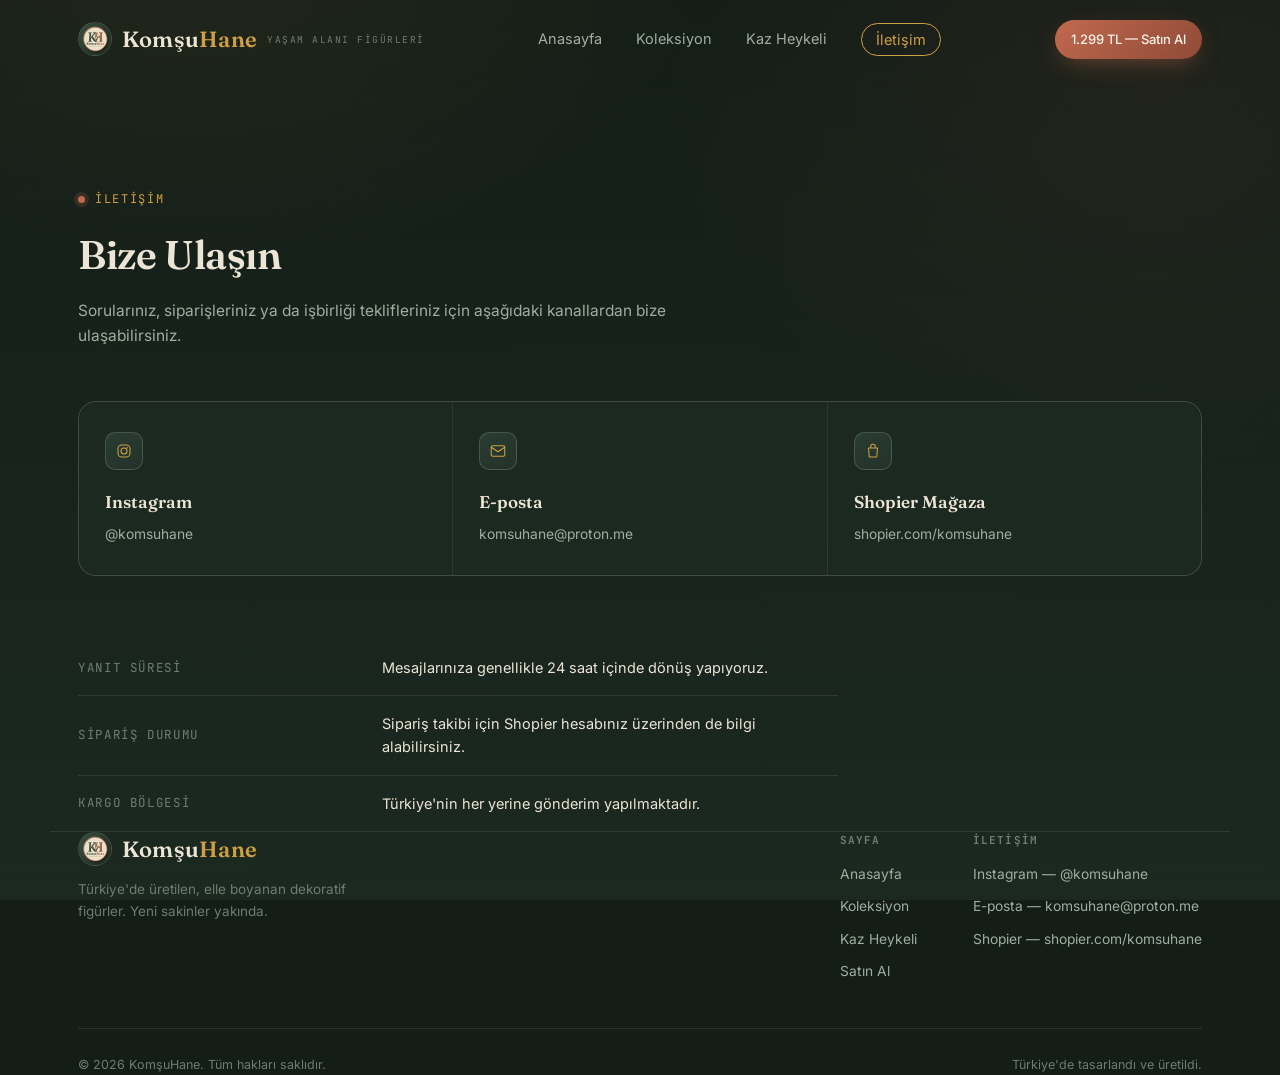
==== iletisim.html @ 484ba787 "Sekme içeriğini kaydırma animasyonundan bağımsız hale getir, CDN cache-busting ekle Galeri ve Kıyafe" ====
<!DOCTYPE html>
<html lang="tr">
<head>
<meta charset="UTF-8">
<meta name="viewport" content="width=device-width, initial-scale=1.0">
<title>İletişim — KomşuHane</title>
<meta name="description" content="KomşuHane ile iletişime geçin: Instagram, e-posta ve Shopier üzerinden bize ulaşabilirsiniz.">
<link rel="icon" type="image/png" href="[data-uri]">
<link rel="apple-touch-icon" href="[data-uri]">
<link rel="preconnect" href="https://fonts.googleapis.com">
<link rel="preconnect" href="https://fonts.gstatic.com" crossorigin>
<link href="https://fonts.googleapis.com/css2?family=Fraunces:opsz,wght@9..144,300;9..144,450;9..144,600;9..144,700&family=Inter:wght@400;500;600&family=JetBrains+Mono:wght@400;500&display=swap" rel="stylesheet">
<link rel="stylesheet" href="style.css?v=4">
</head>
<body>

<!-- ================= HEADER ================= -->
<header id="site-header">
  <div class="container nav-row">
    <a href="index.html" class="logo">
      <span class="logo-mark">
        <img src="[data-uri]" alt="KomşuHane logosu">
      </span>
      <span class="logo-text"><span class="logo-word logo-word--komsu">Komşu</span><span class="logo-word logo-word--hane">Hane</span></span>
      <small>yaşam alanı figürleri</small>
    </a>
    <nav class="nav-links">
      <a href="index.html">Anasayfa</a>
      <a href="koleksiyon.html">Koleksiyon</a>
      <a href="kaz-heykeli.html">Kaz Heykeli</a>
      <a href="iletisim.html" class="active">İletişim</a>
    </nav>
    <a href="kaz-heykeli.html#satin-al" class="btn btn-primary nav-cta btn-small">1.299 TL — Satın Al</a>
  </div>
</header>

<main id="top">
  <section class="tabs-shell container page-top">
    <div class="section-head reveal">
      <div class="eyebrow">İletişim</div>
      <h2>Bize Ulaşın</h2>
      <p>Sorularınız, siparişleriniz ya da işbirliği teklifleriniz için aşağıdaki kanallardan bize ulaşabilirsiniz.</p>
    </div>

    <div class="feature-grid reveal">
      <div class="feature-card">
        <div class="ic"><svg viewBox="0 0 24 24" fill="none"><rect x="4" y="4" width="16" height="16" rx="5" stroke="currentColor" stroke-width="1.4"/><circle cx="12" cy="12" r="4" stroke="currentColor" stroke-width="1.4"/><circle cx="16.2" cy="7.8" r="1" fill="currentColor"/></svg></div>
        <h3>Instagram</h3>
        <p><a href="https://instagram.com/komsuhane" target="_blank" rel="noopener">@komsuhane</a></p>
      </div>
      <div class="feature-card">
        <div class="ic"><svg viewBox="0 0 24 24" fill="none"><rect x="3" y="5" width="18" height="14" rx="2" stroke="currentColor" stroke-width="1.4"/><path d="M3 7l9 6 9-6" stroke="currentColor" stroke-width="1.4" stroke-linecap="round" stroke-linejoin="round"/></svg></div>
        <h3>E-posta</h3>
        <p><a href="mailto:komsuhane@proton.me">komsuhane@proton.me</a></p>
      </div>
      <div class="feature-card">
        <div class="ic"><svg viewBox="0 0 24 24" fill="none"><path d="M6 8h12l-1 12H7L6 8z" stroke="currentColor" stroke-width="1.4" stroke-linejoin="round"/><path d="M9 8V6a3 3 0 016 0v2" stroke="currentColor" stroke-width="1.4"/></svg></div>
        <h3>Shopier Mağaza</h3>
        <p><a href="https://www.shopier.com/komsuhane" target="_blank" rel="noopener">shopier.com/komsuhane</a></p>
      </div>
    </div>

    <table class="spec-table reveal" style="max-width:760px;">
      <tr><td>Yanıt süresi</td><td>Mesajlarınıza genellikle 24 saat içinde dönüş yapıyoruz.</td></tr>
      <tr><td>Sipariş durumu</td><td>Sipariş takibi için Shopier hesabınız üzerinden de bilgi alabilirsiniz.</td></tr>
      <tr><td>Kargo bölgesi</td><td>Türkiye'nin her yerine gönderim yapılmaktadır.</td></tr>
    </table>
  </section>
</main>

<!-- ================= FOOTER ================= -->
<footer class="container">
  <div class="footer-row">
    <div class="footer-brand">
      <a href="index.html" class="logo">
        <span class="logo-mark">
        <img src="[data-uri]" alt="KomşuHane logosu">
        </span>
        <span class="logo-text"><span class="logo-word logo-word--komsu">Komşu</span><span class="logo-word logo-word--hane">Hane</span></span>
      </a>
      <p>Türkiye'de üretilen, elle boyanan dekoratif figürler. Yeni sakinler yakında.</p>
    </div>
    <div class="footer-cols">
      <div class="footer-col">
        <h5>Sayfa</h5>
        <a href="index.html">Anasayfa</a>
        <a href="koleksiyon.html">Koleksiyon</a>
        <a href="kaz-heykeli.html">Kaz Heykeli</a>
        <a href="kaz-heykeli.html#satin-al">Satın Al</a>
      </div>
      <div class="footer-col">
        <h5>İletişim</h5>
        <a href="https://instagram.com/komsuhane" target="_blank" rel="noopener">Instagram — @komsuhane</a>
        <a href="mailto:komsuhane@proton.me">E-posta — komsuhane@proton.me</a>
        <a href="https://www.shopier.com/komsuhane" target="_blank" rel="noopener">Shopier — shopier.com/komsuhane</a>
      </div>
    </div>
  </div>
  <div class="footer-bottom">
    <span>© 2026 KomşuHane. Tüm hakları saklıdır.</span>
    <span>Türkiye'de tasarlandı ve üretildi.</span>
  </div>
</footer>

<div class="toast" id="toast">
  <svg viewBox="0 0 24 24" fill="none"><path d="M12 8v5M12 16h.01" stroke="currentColor" stroke-width="1.8" stroke-linecap="round"/><circle cx="12" cy="12" r="9" stroke="currentColor" stroke-width="1.4"/></svg>
  <span id="toast-text"></span>
</div>

<script src="script.js?v=4"></script>
</body>
</html>
---- style.css ----
:root{
    --bg:#141d17;
    --bg-alt:#1b2921;
    --surface:#22322a;
    --surface-soft:#2a3d32;
    --ink:#ece4d4;
    --ink-dim:#9fae9f;
    --ink-faint:#6d7d70;
    --accent-rust:#c1694f;
    --accent-rust-soft:#8f4a37;
    --accent-gold:#cf9f45;
    --line:rgba(236,228,212,0.10);
    --line-strong:rgba(236,228,212,0.18);
    --font-display:'Fraunces', serif;
    --font-body:'Inter', sans-serif;
    --font-mono:'JetBrains Mono', monospace;
    --ease:cubic-bezier(.22,1,.36,1);
  }

  *{margin:0;padding:0;box-sizing:border-box;}
  html{scroll-behavior:smooth;}
  body{
    background:var(--bg);
    color:var(--ink);
    font-family:var(--font-body);
    line-height:1.6;
    overflow-x:hidden;
    -webkit-font-smoothing:antialiased;
  }

  body::before{
    content:"";
    position:fixed; inset:0;
    background:
      radial-gradient(ellipse 900px 600px at 15% -10%, rgba(207,159,69,0.08), transparent 60%),
      radial-gradient(ellipse 900px 700px at 90% 10%, rgba(193,105,79,0.07), transparent 55%),
      linear-gradient(180deg, var(--bg) 0%, var(--bg-alt) 100%);
    z-index:-2;
    pointer-events:none;
  }

  a{color:inherit; text-decoration:none;}
  ul{list-style:none;}
  img,svg{display:block; max-width:100%;}
  button{font-family:inherit; cursor:pointer; border:none; background:none; color:inherit;}
  .container{width:100%; max-width:1180px; margin:0 auto; padding:0 28px;}
  .eyebrow{
    font-family:var(--font-mono);
    font-size:12px;
    letter-spacing:.14em;
    text-transform:uppercase;
    color:var(--accent-gold);
    display:flex; align-items:center; gap:10px;
  }
  .eyebrow::before{
    content:"";
    width:7px; height:7px;
    border-radius:50%;
    background:var(--accent-rust);
    box-shadow:0 0 0 4px rgba(193,105,79,0.18);
  }

  .reveal{
    opacity:0;
    transform:translateY(28px);
    transition:opacity .9s var(--ease), transform .9s var(--ease);
  }
  .reveal.is-visible{opacity:1; transform:translateY(0);}

  /* ================= HEADER ================= */
  header{
    position:fixed; top:0; left:0; right:0;
    z-index:100;
    padding:20px 0;
    transition:background .4s var(--ease), padding .4s var(--ease), border-color .4s var(--ease);
    border-bottom:1px solid transparent;
  }
  header.scrolled{
    background:rgba(20,29,23,0.82);
    backdrop-filter:blur(14px) saturate(120%);
    -webkit-backdrop-filter:blur(14px) saturate(120%);
    padding:14px 0;
    border-color:var(--line);
  }
  .nav-row{display:flex; align-items:center; justify-content:space-between; gap:24px;}
  .logo{display:flex; align-items:center; gap:10px; font-family:var(--font-display); font-size:22px; font-weight:600; letter-spacing:.01em;}
  .logo-mark{
    width:34px; height:34px;
    border-radius:50%;
    background:linear-gradient(155deg, var(--surface-soft), var(--bg));
    border:1px solid var(--line-strong);
    display:flex; align-items:center; justify-content:center;
    flex-shrink:0;
  }
  .logo-mark svg{width:19px; height:19px;}
  .logo-mark img{width:100%; height:100%; object-fit:cover; border-radius:50%; display:block;}
  .logo small{display:block; font-family:var(--font-mono); font-size:9.5px; letter-spacing:.16em; color:var(--ink-faint); font-weight:400; text-transform:uppercase; margin-top:1px;}
  .logo-word--komsu{color:var(--ink);}
  .logo-word--hane{color:var(--accent-gold);}

  .nav-links{display:flex; gap:34px; font-size:14.5px; color:var(--ink-dim);}
  .nav-links a{position:relative; padding:4px 0; transition:color .25s;}
  .nav-links a:hover{color:var(--ink);}
  .nav-links a::after{
    content:""; position:absolute; left:0; bottom:0; height:1px; width:0;
    background:var(--accent-gold); transition:width .3s var(--ease);
  }
  .nav-links a:hover::after{width:100%;}
  .nav-links a.active{color:var(--accent-gold); border:1px solid var(--accent-gold); border-radius:100px; padding:4px 14px;}
  .nav-links a.active::after{display:none;}

  .btn{
    display:inline-flex; align-items:center; justify-content:center; gap:8px;
    padding:12px 22px;
    border-radius:100px;
    font-size:14.5px; font-weight:500;
    transition:transform .35s var(--ease), box-shadow .35s var(--ease), background .35s var(--ease);
    white-space:nowrap;
  }
  .btn-primary{
    background:linear-gradient(135deg, var(--accent-rust), var(--accent-rust-soft));
    color:#fbf3e9;
    box-shadow:0 8px 24px -8px rgba(193,105,79,0.55);
  }
  .btn-primary:hover{transform:translateY(-2px); box-shadow:0 12px 30px -8px rgba(193,105,79,0.65);}
  .btn-primary:active{transform:translateY(0px) scale(.98);}
  .btn-ghost{
    border:1px solid var(--line-strong);
    color:var(--ink);
  }
  .btn-ghost:hover{background:rgba(236,228,212,0.05); border-color:rgba(236,228,212,0.3);}
  .btn-small{padding:9px 16px; font-size:13px;}

  .nav-cta{display:none;}
  @media (min-width:860px){ .nav-cta{display:inline-flex;} }

  /* ================= HERO ================= */
  .hero{
    position:relative;
    padding-top:150px; padding-bottom:90px;
    display:grid;
    grid-template-columns:1fr;
    gap:56px;
    align-items:center;
    overflow:hidden;
  }
  @media (min-width:920px){
    .hero{grid-template-columns:1.05fr .95fr; padding-top:170px; padding-bottom:110px;}
  }
  .hero-copy h1{
    font-family:var(--font-display);
    font-weight:600;
    font-size:clamp(38px, 6vw, 62px);
    line-height:1.05;
    margin:18px 0 22px;
    letter-spacing:-.01em;
  }
  .hero-copy h1 em{
    font-style:italic;
    font-weight:450;
    color:var(--accent-gold);
    background:linear-gradient(90deg, var(--accent-gold), var(--accent-rust));
    -webkit-background-clip:text;
    background-clip:text;
    -webkit-text-fill-color:transparent;
  }
  .hero-copy p{
    color:var(--ink-dim);
    font-size:16.5px;
    max-width:460px;
    margin-bottom:32px;
  }
  .hero-actions{display:flex; flex-wrap:wrap; align-items:center; gap:16px; margin-bottom:38px;}

  .trust-row{display:flex; flex-wrap:wrap; gap:22px;}
  .trust-item{display:flex; align-items:center; gap:9px; font-size:13px; color:var(--ink-dim);}
  .trust-item svg{width:16px; height:16px; color:var(--accent-gold); flex-shrink:0;}

  /* ---- hero visual stage ---- */
  .hero-visual{
    position:relative;
    display:flex; align-items:center; justify-content:center;
    min-height:420px;
  }
  .stage-glow{
    position:absolute; width:420px; height:420px;
    background:radial-gradient(circle, rgba(207,159,69,0.16), rgba(207,159,69,0) 68%);
    filter:blur(6px);
    animation:pulseGlow 7s ease-in-out infinite;
  }
  @keyframes pulseGlow{
    0%,100%{transform:scale(1); opacity:.85;}
    50%{transform:scale(1.08); opacity:1;}
  }
  .stage-ring{
    position:absolute; width:320px; height:320px; border-radius:50%;
    border:1px dashed var(--line-strong);
    animation:spinSlow 60s linear infinite;
  }
  @keyframes spinSlow{ to{ transform:rotate(360deg); } }

  .photo-frame{
    position:relative; z-index:2;
    background:linear-gradient(160deg,#f4efe3,#e3dbc7);
    border-radius:22px;
    padding:14px;
    box-shadow:0 34px 50px -20px rgba(0,0,0,0.55);
    animation:floaty 5.5s ease-in-out infinite;
    width:min(300px, 74vw);
  }
  .photo-frame img{
    display:block; width:100%; height:100%;
    aspect-ratio:4/5; object-fit:cover;
    border-radius:14px;
  }
  @keyframes floaty{
    0%,100%{transform:translateY(0px) rotate(-0.5deg);}
    50%{transform:translateY(-12px) rotate(0.5deg);}
  }

  .seal{
    position:absolute; z-index:3;
    top:0%; left:-4%;
    width:112px; height:112px;
    animation:sealIn 1s var(--ease) .4s backwards, sealSpin 22s linear infinite;
  }
  @keyframes sealIn{ from{opacity:0; transform:scale(.6) rotate(-25deg);} to{opacity:1; transform:scale(1) rotate(-12deg);} }
  @keyframes sealSpin{ from{ transform:rotate(-12deg);} to{ transform:rotate(348deg);} }

  /* ================= HOME PAGE ================= */
  .page{ }

  .home-hero{
    position:relative;
    padding-top:150px; padding-bottom:80px;
    display:grid;
    grid-template-columns:1fr;
    gap:56px;
    align-items:center;
    overflow:hidden;
  }
  @media (min-width:920px){
    .home-hero{grid-template-columns:1.05fr .95fr; padding-top:170px; padding-bottom:100px;}
  }
  .home-hero-copy h1{
    font-family:var(--font-display);
    font-weight:600;
    font-size:clamp(38px, 6vw, 60px);
    line-height:1.05;
    margin:18px 0 22px;
    letter-spacing:-.01em;
  }
  .home-hero-copy h1 em{
    font-style:italic;
    font-weight:450;
    background:linear-gradient(90deg, var(--accent-gold), var(--accent-rust));
    -webkit-background-clip:text;
    background-clip:text;
    -webkit-text-fill-color:transparent;
  }
  .home-hero-copy p{
    color:var(--ink-dim);
    font-size:16.5px;
    max-width:460px;
    margin-bottom:32px;
  }
  .home-hero-visual{
    position:relative;
    display:flex; flex-direction:column; align-items:center; justify-content:center;
    gap:14px;
    min-height:380px;
  }
  .home-photo-frame{ width:min(280px, 70vw); }

  /* ---- home hero carousel ---- */
  .carousel-wrap{ position:relative; }
  .home-photo-frame.carousel-frame{ width:min(560px, 92vw); }
  .home-hero-visual .stage-glow{ width:600px; height:320px; }
  .home-hero-visual .stage-ring{ width:500px; height:250px; }

  .carousel-viewport{
    position:relative;
    width:100%;
    aspect-ratio:5/2;
    overflow:hidden;
    border-radius:14px;
    -webkit-mask-image:linear-gradient(to right, transparent 0%, black 10%, black 100%);
    mask-image:linear-gradient(to right, transparent 0%, black 10%, black 100%);
  }
  .carousel-track{
    display:flex;
    gap:10px;
    height:100%;
    width:max-content;
    animation:carouselSlide 46s linear infinite;
  }
  .carousel-viewport:hover .carousel-track{ animation-play-state:paused; }
  .carousel-track .carousel-img{
    height:100%;
    width:auto;
    aspect-ratio:4/5;
    object-fit:cover;
    border-radius:10px;
    flex-shrink:0;
  }
  @keyframes carouselSlide{
    from{ transform:translateX(0); }
    to{ transform:translateX(-50%); }
  }

  .detail-inset{
    position:absolute;
    left:-18px; bottom:-24px;
    width:96px;
    height:96px;
    z-index:3;
  }
  .detail-inset img{ width:100%; height:100%; }
  @media (max-width:480px){
    .detail-inset{ width:72px; height:72px; left:-12px; bottom:-16px; }
  }
  .first-tag--static{ position:static; }
  .first-tag{
    position:absolute; z-index:3;
    top:8%; right:2%;
    font-family:var(--font-mono); font-size:11px; letter-spacing:.08em; text-transform:uppercase;
    background:rgba(20,29,23,0.85);
    color:var(--accent-gold);
    padding:7px 14px; border-radius:100px;
    border:1px solid var(--line-strong);
    animation:sealIn 1s var(--ease) .4s backwards;
  }

  .figure-grid{
    display:grid; grid-template-columns:repeat(auto-fit,minmax(200px,1fr));
    gap:22px; margin-bottom:24px;
  }
  .figure-card{
    background:var(--bg-alt);
    border:1px solid var(--line);
    border-radius:18px;
    overflow:hidden;
    cursor:pointer;
    transition:transform .4s var(--ease), border-color .4s;
  }
  .figure-card:hover{transform:translateY(-6px); border-color:var(--line-strong);}
  .figure-card--ready:hover{border-color:var(--accent-gold);}
  .figure-thumb{
    aspect-ratio:1/1;
    position:relative;
    display:flex; align-items:center; justify-content:center;
    background:radial-gradient(ellipse at 50% 30%, var(--surface-soft), var(--bg-alt) 80%);
    color:var(--accent-gold);
  }
  .figure-thumb svg{width:52%; height:52%; opacity:.85;}
  .figure-thumb--photo{
    background:linear-gradient(160deg,#f4efe3,#e3dbc7);
    padding:12px;
  }
  .figure-thumb--photo img{width:100%; height:100%; object-fit:cover; border-radius:10px;}
  .figure-body{padding:16px 18px 20px;}
  .figure-body-row{display:flex; align-items:baseline; justify-content:space-between; gap:8px; margin-bottom:5px;}
  .figure-body h4{font-family:var(--font-display); font-size:17px; font-weight:600;}
  .figure-body p{font-size:12px; color:var(--ink-faint); font-family:var(--font-mono); text-transform:uppercase; letter-spacing:.04em;}
  .figure-price{font-family:var(--font-mono); font-size:13px; color:var(--accent-gold); white-space:nowrap;}
  .figure-price-row{display:flex; align-items:baseline; gap:6px;}
  .figure-price-row .price-was{font-size:11px;}
  .sale-badge{
    position:absolute; top:12px; left:12px;
    font-family:var(--font-mono); font-size:10px; letter-spacing:.08em;
    text-transform:uppercase;
    background:var(--accent-rust);
    color:#fbf3e9;
    padding:5px 10px; border-radius:100px;
    z-index:2;
  }

  /* ================= MARQUEE STRIP ================= */
  .marquee{
    border-top:1px solid var(--line);
    border-bottom:1px solid var(--line);
    background:var(--bg-alt);
    overflow:hidden;
    padding:14px 0;
  }
  .marquee-track{
    display:flex; gap:48px; white-space:nowrap;
    animation:scrollLeft 26s linear infinite;
    font-family:var(--font-mono); font-size:12.5px; letter-spacing:.08em; color:var(--ink-faint); text-transform:uppercase;
  }
  .marquee-track span{display:flex; align-items:center; gap:12px;}
  .marquee-track span::after{content:"◆"; color:var(--accent-rust-soft); font-size:9px;}
  @keyframes scrollLeft{ from{transform:translateX(0);} to{transform:translateX(-50%);} }

  /* ================= TABS ================= */
  .tabs-shell{padding-top:96px;}
  .section-head{max-width:640px; margin-bottom:52px;}
  .section-head h2{
    font-family:var(--font-display);
    font-size:clamp(28px,4vw,40px);
    font-weight:600;
    margin:14px 0 12px;
    letter-spacing:-.01em;
  }
  .section-head p{color:var(--ink-dim); font-size:15.5px;}

  .tab-nav{
    display:inline-flex;
    padding:6px;
    background:var(--surface);
    border:1px solid var(--line);
    border-radius:100px;
    margin-bottom:48px;
    gap:4px;
  }
  .tab-btn{
    padding:11px 24px;
    border-radius:100px;
    font-size:14px; font-weight:500;
    color:var(--ink-dim);
    transition:color .3s, background .3s var(--ease);
    position:relative;
  }
  .tab-btn.active{
    background:linear-gradient(135deg, var(--surface-soft), var(--surface));
    color:var(--ink);
    box-shadow:inset 0 0 0 1px var(--line-strong);
  }
  .tab-btn .badge-dot{
    display:inline-block; width:6px; height:6px; border-radius:50%;
    background:var(--accent-gold); margin-left:7px; vertical-align:middle;
  }

  .tab-panel{display:none;}
  .tab-panel.active{
    display:block;
    animation:fadeSwap .55s var(--ease);
  }
  @keyframes fadeSwap{
    from{opacity:0; transform:translateY(10px);}
    to{opacity:1; transform:translateY(0);}
  }

  .feature-grid{
    display:grid; grid-template-columns:repeat(auto-fit,minmax(230px,1fr));
    gap:1px;
    background:var(--line);
    border:1px solid var(--line);
    border-radius:18px;
    overflow:hidden;
    margin-bottom:64px;
  }
  .feature-card{
    background:var(--bg-alt);
    padding:30px 26px;
    transition:background .3s;
  }
  .feature-card:hover{background:var(--surface);}
  .feature-card .ic{
    width:38px; height:38px;
    border-radius:10px;
    background:linear-gradient(150deg, var(--surface-soft), var(--surface));
    border:1px solid var(--line-strong);
    display:flex; align-items:center; justify-content:center;
    margin-bottom:18px;
  }
  .feature-card .ic svg{width:18px; height:18px; color:var(--accent-gold);}
  .feature-card h3{font-family:var(--font-display); font-size:17px; font-weight:600; margin-bottom:8px;}
  .feature-card p{font-size:13.8px; color:var(--ink-dim);}

  .split{
    display:grid; grid-template-columns:1fr; gap:40px;
    margin-bottom:56px;
  }
  @media (min-width:900px){ .split{grid-template-columns:1fr 1fr; align-items:start;} }

  .gallery-main{
    border-radius:22px;
    background:linear-gradient(160deg,#f4efe3,#e3dbc7);
    padding:14px;
    box-shadow:0 20px 40px -18px rgba(0,0,0,0.4);
  }
  .gallery-main img{
    width:100%; aspect-ratio:4/5; object-fit:cover; border-radius:14px;
  }

  .thumb-row{
    display:grid; grid-template-columns:1fr 1fr; gap:14px; margin-top:14px;
  }
  .thumb-card{
    background:linear-gradient(160deg,#f4efe3,#e3dbc7);
    border-radius:16px; padding:10px;
    box-shadow:0 14px 26px -14px rgba(0,0,0,0.4);
  }
  .thumb-card img{width:100%; aspect-ratio:1/1; object-fit:cover; border-radius:10px;}
  .thumb-card span{
    display:block; margin-top:8px; text-align:center;
    font-family:var(--font-mono); font-size:11px; color:#3a3226; text-transform:uppercase; letter-spacing:.05em;
  }

  .spec-table{width:100%; border-collapse:collapse; margin-top:6px;}
  .spec-table tr{border-bottom:1px solid var(--line);}
  .spec-table tr:last-child{border-bottom:none;}
  .spec-table td{padding:16px 0; font-size:14.5px;}
  .spec-table td:first-child{color:var(--ink-faint); font-family:var(--font-mono); font-size:12.5px; text-transform:uppercase; letter-spacing:.05em; width:40%;}
  .spec-table td:last-child{color:var(--ink);}

  /* ---- clothes tab ---- */
  .outfit-grid{
    display:grid; grid-template-columns:repeat(auto-fit,minmax(220px,1fr));
    gap:22px; margin-bottom:56px;
  }
  .outfit-card{
    background:var(--bg-alt);
    border:1px solid var(--line);
    border-radius:18px;
    overflow:hidden;
    transition:transform .4s var(--ease), border-color .4s;
  }
  .outfit-card:hover{transform:translateY(-6px); border-color:var(--line-strong);}
  .outfit-thumb{
    aspect-ratio:1/1;
    position:relative;
    overflow:hidden;
  }
  .outfit-thumb img{width:100%; height:100%; object-fit:cover; filter:saturate(.7) brightness(.9);}
  .outfit-thumb .tint{position:absolute; inset:0; mix-blend-mode:multiply; opacity:.45;}
  .outfit-card .body{padding:18px 20px 22px;}
  .outfit-card h4{font-family:var(--font-display); font-size:16px; font-weight:600; margin-bottom:6px;}
  .outfit-card p{font-size:12.8px; color:var(--ink-faint);}
  .soon-badge{
    position:absolute; top:12px; right:12px;
    font-family:var(--font-mono); font-size:10px; letter-spacing:.08em;
    text-transform:uppercase;
    background:rgba(20,29,23,0.85);
    color:var(--accent-gold);
    padding:5px 10px; border-radius:100px;
    border:1px solid var(--line-strong);
    z-index:2;
  }

  .notify-box{
    display:flex; flex-wrap:wrap; gap:14px;
    padding:34px;
    border-radius:20px;
    background:linear-gradient(135deg, var(--surface), var(--bg-alt));
    border:1px solid var(--line);
    align-items:center; justify-content:space-between;
    margin-bottom:40px;
  }
  .notify-box .txt h3{font-family:var(--font-display); font-size:20px; margin-bottom:6px;}
  .notify-box .txt p{font-size:13.5px; color:var(--ink-dim);}
  .notify-form{display:flex; gap:10px; flex-wrap:wrap;}
  .notify-form input{
    padding:13px 18px; border-radius:100px;
    background:var(--bg);
    border:1px solid var(--line-strong);
    color:var(--ink); font-size:14px; min-width:220px;
    font-family:var(--font-body);
  }
  .notify-form input:focus{outline:none; border-color:var(--accent-gold);}

  /* ================= PURCHASE BLOCK ================= */
  .purchase{padding-top:90px; padding-bottom:110px;}
  .purchase-card{
    display:grid; grid-template-columns:1fr; gap:36px;
    padding:48px;
    border-radius:26px;
    background:
      radial-gradient(circle at 85% 15%, rgba(207,159,69,0.10), transparent 55%),
      linear-gradient(150deg, var(--surface), var(--bg-alt));
    border:1px solid var(--line-strong);
    position:relative; overflow:hidden;
  }
  @media (min-width:860px){ .purchase-card{grid-template-columns:1.2fr .8fr; align-items:center;} }
  .purchase-card h3{font-family:var(--font-display); font-size:clamp(24px,3.4vw,32px); font-weight:600; margin-bottom:14px;}
  .purchase-card p{color:var(--ink-dim); font-size:14.5px; max-width:420px;}
  .purchase-side{
    display:flex; flex-direction:column; gap:16px;
    padding:28px;
    background:rgba(20,29,23,0.5);
    border:1px solid var(--line);
    border-radius:18px;
  }
  .purchase-price{display:flex; align-items:baseline; justify-content:space-between;}
  .purchase-price .now{font-family:var(--font-display); font-size:34px; font-weight:600;}
  .purchase-price .label{font-family:var(--font-mono); font-size:11px; color:var(--ink-faint); text-transform:uppercase; letter-spacing:.08em;}
  .price-main{display:flex; align-items:baseline; gap:10px; flex-wrap:wrap;}
  .price-was{text-decoration:line-through; text-decoration-thickness:1px; color:var(--ink-faint); font-weight:400;}
  .purchase-price .price-was{font-size:18px;}
  .discount-badge{
    display:inline-flex; align-items:center;
    background:var(--accent-rust); color:#fbf3e9;
    font-family:var(--font-mono); font-size:11px; letter-spacing:.05em; text-transform:uppercase;
    padding:4px 10px; border-radius:100px;
  }
  .btn-full{width:100%; padding:16px; font-size:15.5px;}
  .secure-note{display:flex; align-items:center; gap:8px; font-size:12px; color:var(--ink-faint); justify-content:center;}
  .secure-note svg{width:14px; height:14px;}

  /* ================= FOOTER ================= */
  footer{border-top:1px solid var(--line); padding:56px 0 34px;}
  .footer-row{display:flex; flex-wrap:wrap; justify-content:space-between; gap:32px; margin-bottom:36px;}
  .footer-brand p{color:var(--ink-faint); font-size:13.5px; max-width:280px; margin-top:12px;}
  .footer-cols{display:flex; gap:56px; flex-wrap:wrap;}
  .footer-col h5{font-family:var(--font-mono); font-size:11px; letter-spacing:.1em; text-transform:uppercase; color:var(--ink-faint); margin-bottom:14px;}
  .footer-col a{display:block; font-size:13.8px; color:var(--ink-dim); margin-bottom:10px; transition:color .25s;}
  .footer-col a:hover{color:var(--ink);}
  .footer-bottom{
    display:flex; flex-wrap:wrap; justify-content:space-between; gap:12px;
    padding-top:26px; border-top:1px solid var(--line);
    font-size:12.5px; color:var(--ink-faint);
  }

  /* ================= TOAST ================= */
  .toast{
    position:fixed; bottom:26px; left:50%;
    transform:translate(-50%, 20px);
    background:var(--surface-soft);
    border:1px solid var(--line-strong);
    color:var(--ink);
    padding:14px 22px;
    border-radius:100px;
    font-size:13.5px;
    display:flex; align-items:center; gap:10px;
    box-shadow:0 16px 40px -10px rgba(0,0,0,0.5);
    opacity:0; pointer-events:none;
    transition:opacity .4s var(--ease), transform .4s var(--ease);
    z-index:400;
  }
  .toast.show{opacity:1; transform:translate(-50%, 0); pointer-events:auto;}
  .toast svg{width:15px; height:15px; color:var(--accent-gold);}

  /* ================= MOBILE STICKY BAR ================= */
  .sticky-bar{
    position:fixed; left:0; right:0; bottom:0;
    z-index:90;
    display:flex; align-items:center; justify-content:space-between;
    padding:14px 20px;
    background:rgba(20,29,23,0.92);
    backdrop-filter:blur(14px);
    border-top:1px solid var(--line-strong);
    transform:translateY(120%);
    transition:transform .45s var(--ease);
  }
  .sticky-bar.show{transform:translateY(0);}
  .sticky-bar .now{font-family:var(--font-display); font-weight:600; font-size:19px;}
  .sticky-bar .sticky-price{display:flex; align-items:baseline; gap:6px;}
  .sticky-bar .price-was{font-size:12px;}
  @media (min-width:860px){ .sticky-bar{display:none;} }

  @media (max-width:859px){
    .nav-links{display:none;}
    .nav-cta{display:none !important;}
  }

  @media (prefers-reduced-motion:reduce){
    *,*::before,*::after{animation-duration:0.01ms !important; animation-iteration-count:1 !important; transition-duration:0.01ms !important;}
  }

  /* ================= GALLERY (Kaz Heykeli) ================= */
  .gallery-block{margin-bottom:56px;}
  .gallery-block:last-child{margin-bottom:0;}
  .gallery-block-head{margin-bottom:22px;}
  .gallery-block-head h3{font-family:var(--font-display); font-size:20px; font-weight:600; margin-top:6px;}
  .photo-grid{
    display:grid; grid-template-columns:repeat(auto-fit,minmax(220px,1fr));
    gap:18px;
  }
  .photo-grid img{
    width:100%; aspect-ratio:1/1; object-fit:cover; border-radius:14px;
    border:1px solid var(--line);
  }
  @media (max-width:600px){
    .photo-grid{ grid-template-columns:repeat(2, 1fr); gap:10px; }
  }
  .photo-grid .extra-photo{ display:none; }
  .photo-grid.expanded .extra-photo{ display:block; }
  .show-more-btn{ margin-top:18px; }

  /* ================= STANDALONE PAGE TOP SPACING ================= */
  .page-top{padding-top:170px;}
  @media (min-width:920px){ .page-top{padding-top:190px;} }
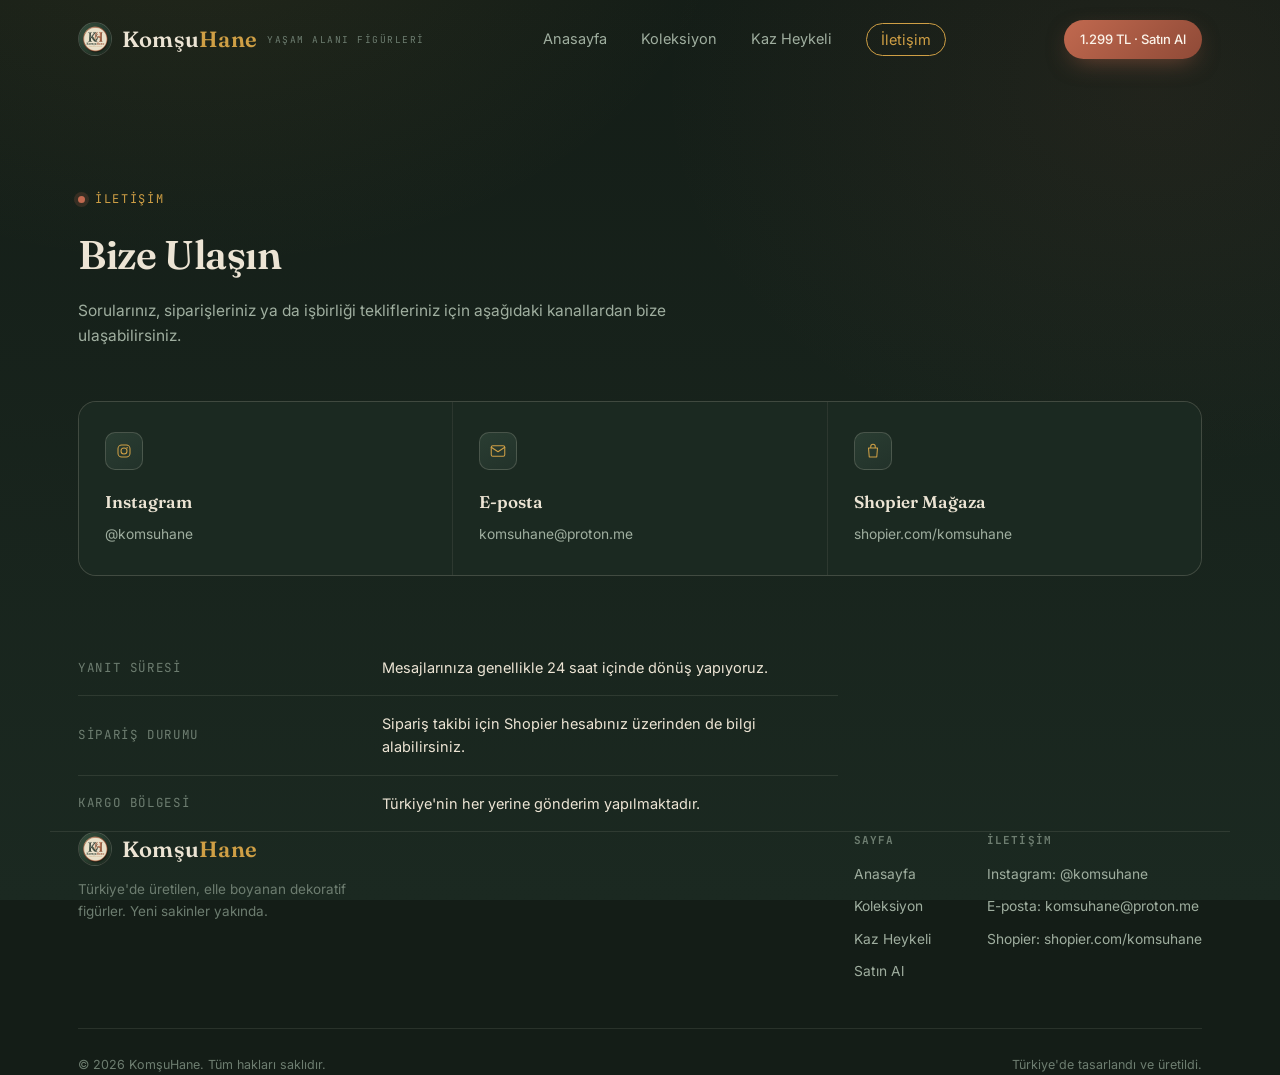
==== commit 3ffbf115: "Ana sayfaya kayan fotoğraf şeridi ekle, sitede em dash kullanımını kaldır - Marquee'nin altına tam g" ====
--- a/iletisim.html
+++ b/iletisim.html
@@ -3,14 +3,14 @@
 <head>
 <meta charset="UTF-8">
 <meta name="viewport" content="width=device-width, initial-scale=1.0">
-<title>İletişim — KomşuHane</title>
+<title>İletişim · KomşuHane</title>
 <meta name="description" content="KomşuHane ile iletişime geçin: Instagram, e-posta ve Shopier üzerinden bize ulaşabilirsiniz.">
 <link rel="icon" type="image/png" href="[data-uri]">
 <link rel="apple-touch-icon" href="[data-uri]">
 <link rel="preconnect" href="https://fonts.googleapis.com">
 <link rel="preconnect" href="https://fonts.gstatic.com" crossorigin>
 <link href="https://fonts.googleapis.com/css2?family=Fraunces:opsz,wght@9..144,300;9..144,450;9..144,600;9..144,700&family=Inter:wght@400;500;600&family=JetBrains+Mono:wght@400;500&display=swap" rel="stylesheet">
-<link rel="stylesheet" href="style.css?v=4">
+<link rel="stylesheet" href="style.css?v=11">
 </head>
 <body>
 
@@ -30,7 +30,7 @@
       <a href="kaz-heykeli.html">Kaz Heykeli</a>
       <a href="iletisim.html" class="active">İletişim</a>
     </nav>
-    <a href="kaz-heykeli.html#satin-al" class="btn btn-primary nav-cta btn-small">1.299 TL — Satın Al</a>
+    <a href="kaz-heykeli.html#satin-al" class="btn btn-primary nav-cta btn-small">1.299 TL · Satın Al</a>
   </div>
 </header>
 
@@ -90,9 +90,9 @@
       </div>
       <div class="footer-col">
         <h5>İletişim</h5>
-        <a href="https://instagram.com/komsuhane" target="_blank" rel="noopener">Instagram — @komsuhane</a>
-        <a href="mailto:komsuhane@proton.me">E-posta — komsuhane@proton.me</a>
-        <a href="https://www.shopier.com/komsuhane" target="_blank" rel="noopener">Shopier — shopier.com/komsuhane</a>
+        <a href="https://instagram.com/komsuhane" target="_blank" rel="noopener">Instagram: @komsuhane</a>
+        <a href="mailto:komsuhane@proton.me">E-posta: komsuhane@proton.me</a>
+        <a href="https://www.shopier.com/komsuhane" target="_blank" rel="noopener">Shopier: shopier.com/komsuhane</a>
       </div>
     </div>
   </div>
@@ -107,6 +107,6 @@
   <span id="toast-text"></span>
 </div>
 
-<script src="script.js?v=4"></script>
+<script src="script.js?v=11"></script>
 </body>
 </html>
--- a/style.css
+++ b/style.css
@@ -278,6 +278,40 @@
   .home-hero-visual .stage-glow{ width:600px; height:320px; }
   .home-hero-visual .stage-ring{ width:500px; height:250px; }
 
+  /* ---- kaz-heykeli hero carousel (reuses generic .carousel-* rules) ---- */
+  .hero-visual .carousel-frame{ width:min(560px, 92vw); }
+  .hero-visual .stage-glow{ width:600px; height:320px; }
+  .hero-visual .stage-ring{ width:500px; height:250px; }
+
+  /* ---- kaz-heykeli page background photo carousel ---- */
+  .page-bg-carousel{
+    position:fixed; inset:0;
+    z-index:-1;
+    overflow:hidden;
+    pointer-events:none;
+  }
+  .page-bg-track{
+    display:flex;
+    height:100%;
+    width:max-content;
+    animation:pageBgSlide 240s linear infinite;
+  }
+  .page-bg-img{
+    height:100%; width:auto;
+    object-fit:cover;
+    filter:saturate(.55) brightness(.45);
+    flex-shrink:0;
+  }
+  .page-bg-tint{
+    position:absolute; inset:0;
+    background:var(--bg);
+    opacity:.91;
+  }
+  @keyframes pageBgSlide{
+    from{ transform:translateX(0); }
+    to{ transform:translateX(-50%); }
+  }
+
   .carousel-viewport{
     position:relative;
     width:100%;
@@ -308,16 +342,12 @@
     to{ transform:translateX(-50%); }
   }
 
-  .detail-inset{
-    position:absolute;
-    left:-18px; bottom:-24px;
-    width:96px;
-    height:96px;
-    z-index:3;
-  }
-  .detail-inset img{ width:100%; height:100%; }
-  @media (max-width:480px){
-    .detail-inset{ width:72px; height:72px; left:-12px; bottom:-16px; }
+  .photo-frame.detail-frame{ width:min(560px, 92vw); }
+  .detail-frame img{
+    width:100%; height:100%;
+    aspect-ratio:1/1; object-fit:contain;
+    border-radius:14px;
+    background:#fbf3e9;
   }
   .first-tag--static{ position:static; }
   .first-tag{
@@ -599,7 +629,7 @@
   .secure-note svg{width:14px; height:14px;}
 
   /* ================= FOOTER ================= */
-  footer{border-top:1px solid var(--line); padding:56px 0 34px;}
+  footer{border-top:1px solid var(--line); padding:88px 0 34px;}
   .footer-row{display:flex; flex-wrap:wrap; justify-content:space-between; gap:32px; margin-bottom:36px;}
   .footer-brand p{color:var(--ink-faint); font-size:13.5px; max-width:280px; margin-top:12px;}
   .footer-cols{display:flex; gap:56px; flex-wrap:wrap;}
@@ -650,7 +680,15 @@
   @media (min-width:860px){ .sticky-bar{display:none;} }
 
   @media (max-width:859px){
-    .nav-links{display:none;}
+    .nav-row{ flex-wrap:wrap; row-gap:14px; }
+    .nav-links{
+      order:3;
+      width:100%;
+      justify-content:center;
+      gap:8px 16px;
+      flex-wrap:wrap;
+      font-size:13px;
+    }
     .nav-cta{display:none !important;}
   }
 
@@ -681,3 +719,157 @@
   /* ================= STANDALONE PAGE TOP SPACING ================= */
   .page-top{padding-top:170px;}
   @media (min-width:920px){ .page-top{padding-top:190px;} }
+
+  /* ================= HOME MEGA HERO ================= */
+  .mega-hero{
+    position:relative;
+    min-height:100vh;
+    display:flex;
+    align-items:center;
+    overflow:hidden;
+  }
+  .mega-hero-bg{
+    position:absolute; inset:0;
+    z-index:0;
+  }
+  .mega-hero-bg img{
+    width:100%; height:100%;
+    object-fit:cover;
+    object-position:center 55%;
+    filter:saturate(.5) brightness(.62) sepia(.1) hue-rotate(-8deg);
+  }
+  .mega-hero-tint{
+    position:absolute; inset:0;
+    z-index:1;
+    background:
+      linear-gradient(180deg, rgba(20,29,23,.62) 0%, rgba(20,29,23,.6) 45%, rgba(20,29,23,.88) 100%);
+  }
+  .mega-hero-content{
+    position:relative; z-index:2;
+    width:100%;
+    text-align:center;
+    padding-top:100px;
+    display:flex;
+    flex-direction:column;
+    align-items:center;
+  }
+  .mega-hero-eyebrow{ justify-content:center; margin-bottom:22px; }
+  .mega-hero-title{
+    font-family:var(--font-display);
+    font-weight:600;
+    font-size:clamp(56px, 11vw, 148px);
+    line-height:.98;
+    letter-spacing:-.01em;
+    text-shadow:0 6px 34px rgba(0,0,0,.45);
+    margin-bottom:26px;
+  }
+  .mega-hero-sub{
+    color:var(--ink-dim);
+    font-size:clamp(15px, 1.6vw, 18.5px);
+    max-width:520px;
+    margin-bottom:38px;
+    text-shadow:0 2px 18px rgba(0,0,0,.5);
+  }
+  .mega-hero-actions{
+    display:flex; flex-wrap:wrap; align-items:center; justify-content:center; gap:18px;
+  }
+  .btn-hero-ghost{
+    border-color:rgba(236,228,212,0.4);
+    backdrop-filter:blur(6px);
+    -webkit-backdrop-filter:blur(6px);
+    background:rgba(20,29,23,0.25);
+  }
+  .btn-hero-ghost:hover{ background:rgba(20,29,23,0.4); }
+
+  .btn-shine{
+    position:relative;
+    overflow:hidden;
+    background:linear-gradient(135deg, var(--accent-gold), var(--accent-rust));
+    color:#241a0f;
+    font-weight:600;
+    box-shadow:0 14px 34px -10px rgba(207,159,69,.6);
+  }
+  .btn-shine .price-was{ color:rgba(36,26,15,.6); }
+  .mega-hero-trust{
+    margin-top:34px;
+    justify-content:center;
+  }
+  .mega-hero-trust .trust-item{ text-shadow:0 2px 14px rgba(0,0,0,.5); }
+  .btn-shine:hover{ transform:translateY(-2px); }
+  .btn-shine::after{
+    content:"";
+    position:absolute;
+    top:0; left:-60%;
+    width:35%; height:100%;
+    background:linear-gradient(115deg, transparent, rgba(255,255,255,.65), transparent);
+    transform:skewX(-18deg);
+    animation:heroShineSweep 3.4s ease-in-out infinite;
+  }
+  @keyframes heroShineSweep{
+    0%{ left:-60%; }
+    50%{ left:130%; }
+    100%{ left:130%; }
+  }
+  @media (prefers-reduced-motion:reduce){
+    .btn-shine::after{ animation:none; display:none; }
+  }
+
+  /* ================= HOME PHOTO STRIP ================= */
+  .photo-strip-section{
+    position:relative;
+    padding:70px 0 84px;
+    background:
+      linear-gradient(180deg, transparent 0%, rgba(0,0,0,.16) 50%, transparent 100%),
+      var(--bg-alt);
+    border-top:1px solid transparent;
+    border-bottom:1px solid transparent;
+    border-image:linear-gradient(90deg, transparent, rgba(207,159,69,.55) 50%, transparent) 1;
+    overflow:hidden;
+  }
+  .photo-strip-head{ margin-bottom:34px; text-align:center; }
+  .photo-strip-head .eyebrow{ justify-content:center; }
+  .photo-strip-title{
+    font-family:var(--font-display);
+    font-weight:600;
+    font-size:clamp(24px, 3vw, 34px);
+    margin-top:12px;
+    letter-spacing:-.01em;
+  }
+  .photo-strip{
+    position:relative;
+    width:100%;
+    -webkit-mask-image:linear-gradient(to right, transparent 0%, black 9%, black 100%);
+    mask-image:linear-gradient(to right, transparent 0%, black 9%, black 100%);
+  }
+  .photo-strip-track{
+    display:flex;
+    align-items:center;
+    gap:1.4vw;
+    width:max-content;
+    padding:0 2vw;
+    animation:photoStripSlide 75s linear infinite;
+  }
+  .photo-strip:hover .photo-strip-track{ animation-play-state:paused; }
+  .photo-strip-item{
+    position:relative;
+    width:18vw;
+    aspect-ratio:4/5;
+    border-radius:14px;
+    overflow:hidden;
+    flex-shrink:0;
+    border:1px solid rgba(207,159,69,.4);
+    box-shadow:0 18px 40px -18px rgba(0,0,0,.65), inset 0 0 0 1px rgba(236,228,212,.08);
+  }
+  .photo-strip-item img{
+    width:100%; height:100%;
+    object-fit:cover;
+    display:block;
+  }
+  @keyframes photoStripSlide{
+    from{ transform:translateX(0); }
+    to{ transform:translateX(-50%); }
+  }
+  @media (max-width:640px){
+    .photo-strip-item{ width:44vw; }
+    .photo-strip-track{ gap:3vw; }
+  }
